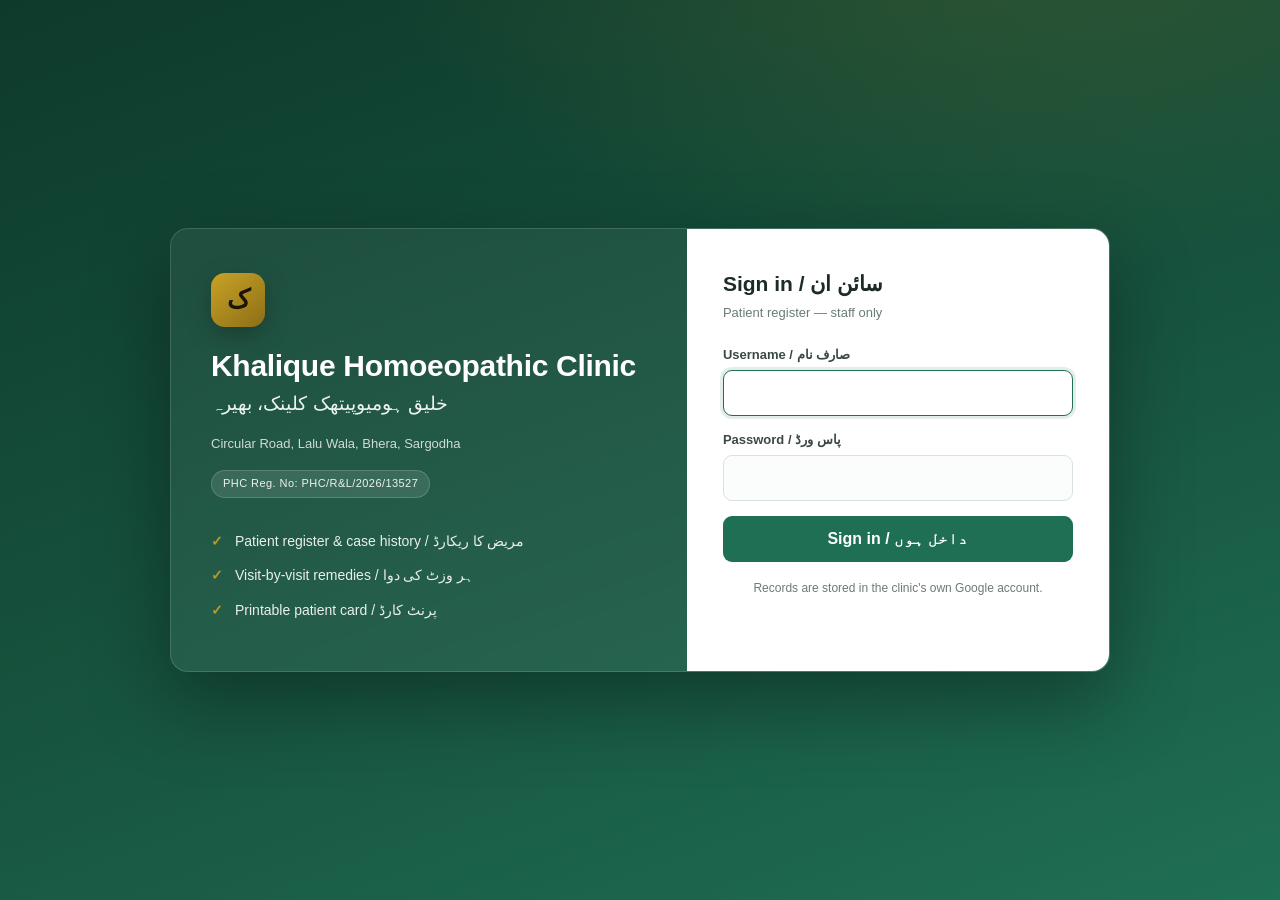
==== webapp/Index.html @ c4fb24b8 "Add GitHub Pages frontend for the patient register Static site in docs/ (Google Sign-In + email allo" ====
<!DOCTYPE html>
<html>
<head>
<base target="_top">
<meta charset="utf-8">
<style>
  :root {
    --green: #1F6F54;
    --green-dark: #17543F;
    --green-deep: #0E3A2B;
    --light: #E8F1ED;
    --line: #D9E2DD;
    --ink: #1C2B26;
    --muted: #6B7B75;
    --bg: #F7F9F8;
    --gold: #C9A227;
  }
  * { box-sizing: border-box; }
  body {
    margin: 0; background: var(--bg); color: var(--ink);
    font-family: -apple-system, "Segoe UI", Roboto, "Noto Nastaliq Urdu", Arial, sans-serif;
    font-size: 16px; line-height: 1.45;
  }

  /* ─────────────── LANDING / SIGN-IN ─────────────── */
  #view-login {
    min-height: 100vh;
    background:
      radial-gradient(1100px 600px at 80% -10%, rgba(201,162,39,.16), transparent 60%),
      linear-gradient(160deg, var(--green-deep) 0%, var(--green-dark) 55%, var(--green) 100%);
    display: flex; align-items: center; justify-content: center;
    padding: 28px 18px;
  }
  .landing {
    width: 100%; max-width: 940px;
    display: grid; grid-template-columns: 1.1fr .9fr; gap: 0;
    background: rgba(255,255,255,.06);
    border: 1px solid rgba(255,255,255,.14);
    border-radius: 18px; overflow: hidden;
    box-shadow: 0 30px 80px rgba(0,0,0,.35);
    backdrop-filter: blur(6px);
  }
  .brand { padding: 44px 40px; color: #fff; }
  .crest {
    width: 54px; height: 54px; border-radius: 14px;
    background: linear-gradient(140deg, var(--gold), #8c6f16);
    display: flex; align-items: center; justify-content: center;
    font-size: 26px; font-weight: 800; color: #1a1405;
    box-shadow: 0 8px 24px rgba(0,0,0,.25); margin-bottom: 22px;
  }
  .brand h1 { margin: 0 0 6px; font-size: 30px; line-height: 1.15; font-weight: 800; letter-spacing: -.01em; }
  .brand .ur { font-size: 19px; opacity: .92; margin-bottom: 18px; }
  .brand .addr { font-size: 13px; opacity: .78; }
  .brand .reg {
    display: inline-block; margin-top: 16px; font-size: 11px; letter-spacing: .04em;
    background: rgba(255,255,255,.12); border: 1px solid rgba(255,255,255,.18);
    padding: 5px 11px; border-radius: 999px; opacity: .92;
  }
  .brand ul { list-style: none; padding: 0; margin: 26px 0 0; }
  .brand li {
    font-size: 14px; opacity: .9; padding: 7px 0 7px 24px; position: relative;
  }
  .brand li::before {
    content: "✓"; position: absolute; left: 0; color: var(--gold); font-weight: 700;
  }

  .signin { background: #fff; padding: 40px 36px; }
  .signin h2 { margin: 0 0 4px; font-size: 21px; }
  .signin .sub { color: var(--muted); font-size: 13px; margin-bottom: 24px; }
  .signin label { display: block; font-size: 13px; font-weight: 600; margin: 0 0 5px; color: #3A4A44; }
  .signin input {
    width: 100%; padding: 13px; font-size: 16px; border: 1px solid var(--line);
    border-radius: 9px; margin-bottom: 15px; background: #FBFDFC;
  }
  .signin input:focus {
    outline: none; border-color: var(--green); background: #fff;
    box-shadow: 0 0 0 3px rgba(31,111,84,.12);
  }
  .signin button {
    width: 100%; padding: 14px; font-size: 16px; font-weight: 700; color: #fff;
    background: var(--green); border: 0; border-radius: 9px; cursor: pointer;
  }
  .signin button:hover { background: var(--green-dark); }
  .signin button:disabled { opacity: .6; cursor: default; }
  .loginerr {
    display: none; background: #FDECEA; color: #A32B24; border: 1px solid #F3C6C2;
    padding: 10px 12px; border-radius: 8px; font-size: 14px; margin-bottom: 14px;
  }
  .hint { margin-top: 18px; font-size: 12px; color: var(--muted); text-align: center; }

  @media (max-width: 780px) {
    .landing { grid-template-columns: 1fr; max-width: 460px; }
    .brand { padding: 32px 28px 26px; }
    .brand ul { display: none; }
    .brand h1 { font-size: 25px; }
    .signin { padding: 28px 24px 32px; }
  }

  /* ─────────────── APP ─────────────── */
  #app { display: none; }
  header { background: var(--green); color: #fff; padding: 12px 16px; position: relative; }
  header .htxt { text-align: center; }
  header h1 { margin: 0; font-size: 18px; font-weight: 700; }
  header .addr { font-size: 11px; opacity: .85; margin-top: 2px; }
  header .reg  { font-size: 10px; opacity: .65; }
  header .out {
    position: absolute; right: 12px; top: 12px;
    background: rgba(255,255,255,.15); border: 1px solid rgba(255,255,255,.25);
    color: #fff; border-radius: 7px; padding: 6px 11px; font-size: 12px; cursor: pointer;
  }
  header .out:hover { background: rgba(255,255,255,.26); }

  nav { display: flex; background: var(--green-dark); }
  nav button {
    flex: 1; padding: 12px 8px; border: 0; background: transparent; color: #fff;
    font-size: 15px; font-weight: 600; cursor: pointer; border-bottom: 3px solid transparent;
  }
  nav button.active { background: rgba(255,255,255,.12); border-bottom-color: #fff; }

  .warn {
    display: none; background: #FFF4D6; border-bottom: 1px solid #EBD9A3;
    color: #6B5310; font-size: 13px; padding: 9px 16px; text-align: center;
  }
  .warn a { color: #6B5310; font-weight: 700; cursor: pointer; text-decoration: underline; }

  main { padding: 16px; max-width: 900px; margin: 0 auto; }
  .view { display: none; }
  .view.active { display: block; }

  .searchbar { display: flex; gap: 8px; margin-bottom: 14px; }
  .searchbar input {
    flex: 1; padding: 14px; font-size: 17px; border: 2px solid var(--line);
    border-radius: 8px; background: #fff;
  }
  .searchbar input:focus { outline: none; border-color: var(--green); }

  .result {
    background: #fff; border: 1px solid var(--line); border-radius: 8px;
    padding: 12px 14px; margin-bottom: 8px; cursor: pointer; display: flex;
    align-items: center; gap: 12px;
  }
  .result:hover { border-color: var(--green); }
  .result .ref {
    background: var(--light); color: var(--green-dark); font-weight: 700;
    border-radius: 6px; padding: 6px 10px; min-width: 44px; text-align: center;
  }
  .result .who { flex: 1; min-width: 0; }
  .result .nm { font-weight: 600; }
  .result .sub { font-size: 13px; color: var(--muted); }

  form .group { margin-bottom: 18px; }
  form .group > h3 {
    margin: 0 0 10px; font-size: 13px; text-transform: uppercase;
    letter-spacing: .04em; color: var(--green); border-bottom: 1px solid var(--line);
    padding-bottom: 5px;
  }
  .grid { display: grid; grid-template-columns: repeat(auto-fit, minmax(220px, 1fr)); gap: 12px; }
  .field label { display: block; font-size: 13px; font-weight: 600; margin-bottom: 4px; color: #3A4A44; }
  .field input, .field select, .field textarea {
    width: 100%; padding: 11px; font-size: 16px; border: 1px solid var(--line);
    border-radius: 7px; background: #fff; font-family: inherit;
  }
  .field textarea { min-height: 74px; resize: vertical; }
  .field input:focus, .field select:focus, .field textarea:focus {
    outline: none; border-color: var(--green); box-shadow: 0 0 0 3px rgba(31,111,84,.12);
  }
  .field.wide { grid-column: 1 / -1; }

  button.btn {
    background: var(--green); color: #fff; border: 0; border-radius: 8px;
    padding: 13px 22px; font-size: 16px; font-weight: 600; cursor: pointer;
  }
  button.btn:hover { background: var(--green-dark); }
  button.btn.ghost { background: #fff; color: var(--green); border: 1px solid var(--green); }
  button.btn:disabled { opacity: .55; cursor: default; }
  .actions { display: flex; gap: 10px; flex-wrap: wrap; margin-top: 6px; }

  .card { background: #fff; border: 1px solid var(--line); border-radius: 10px; padding: 18px; }
  .pt-head { display: flex; align-items: baseline; gap: 12px; flex-wrap: wrap; margin-bottom: 4px; }
  .pt-head h2 { margin: 0; font-size: 22px; }
  .pt-head .refbadge {
    background: var(--light); color: var(--green-dark); font-weight: 700;
    padding: 3px 10px; border-radius: 6px; font-size: 14px;
  }
  .details { display: grid; grid-template-columns: repeat(auto-fit, minmax(210px, 1fr)); gap: 10px 20px; margin-top: 14px; }
  .details .d { border-bottom: 1px dotted var(--line); padding-bottom: 5px; }
  .details .k { font-size: 11px; text-transform: uppercase; letter-spacing: .04em; color: var(--muted); }
  .details .v { font-size: 15px; white-space: pre-wrap; word-wrap: break-word; }
  .details .v:empty::after { content: "—"; color: #C3CCC8; }

  h3.sec { margin: 22px 0 10px; font-size: 15px; color: var(--green); }
  table.visits { width: 100%; border-collapse: collapse; font-size: 15px; }
  table.visits th {
    background: var(--green); color: #fff; text-align: left; padding: 9px 10px;
    font-size: 12px; text-transform: uppercase; letter-spacing: .03em;
  }
  table.visits td { border: 1px solid var(--line); padding: 9px 10px; vertical-align: top; white-space: pre-wrap; }
  table.visits td.n { text-align: center; font-weight: 700; color: var(--green); width: 48px; }
  table.visits td.dt { width: 104px; white-space: nowrap; }

  .empty { color: var(--muted); padding: 22px; text-align: center; }
  .toast {
    position: fixed; left: 50%; bottom: 22px; transform: translateX(-50%);
    background: var(--ink); color: #fff; padding: 12px 20px; border-radius: 8px;
    font-size: 15px; opacity: 0; pointer-events: none; transition: opacity .2s; z-index: 50;
    max-width: 90vw; text-align: center;
  }
  .toast.show { opacity: 1; }
  .toast.err { background: #A32B24; }

  .print-head { display: none; }

  @media print {
    body { background: #fff; }
    header, nav, .warn, .no-print, .searchbar { display: none !important; }
    main { padding: 0; max-width: none; }
    .card { border: 0; padding: 0; }
    .print-head { display: block; text-align: center; margin-bottom: 14px; }
    .print-head .cn { font-size: 20px; font-weight: 700; color: #1F6F54; }
    .print-head .ca { font-size: 11px; color: #555; }
    .print-head .cr { font-size: 10px; color: #888; }
    table.visits th { background: #1F6F54 !important; -webkit-print-color-adjust: exact; print-color-adjust: exact; }
    .details .d { break-inside: avoid; }
    table.visits tr { break-inside: avoid; }
  }
</style>
</head>
<body>

<!-- ───────────── LANDING / SIGN-IN ───────────── -->
<section id="view-login">
  <div class="landing">
    <div class="brand">
      <div class="crest">ک</div>
      <h1>Khalique Homoeopathic Clinic</h1>
      <div class="ur">خلیق ہومیوپیتھک کلینک، بھیرہ</div>
      <div class="addr">Circular Road, Lalu Wala, Bhera, Sargodha</div>
      <div class="reg">PHC Reg. No: PHC/R&amp;L/2026/13527</div>
      <ul>
        <li>Patient register &amp; case history / مریض کا ریکارڈ</li>
        <li>Visit-by-visit remedies / ہر وزٹ کی دوا</li>
        <li>Printable patient card / پرنٹ کارڈ</li>
      </ul>
    </div>

    <div class="signin">
      <h2>Sign in / سائن ان</h2>
      <div class="sub">Patient register — staff only</div>

      <div id="loginErr" class="loginerr"></div>

      <label for="lgUser">Username / صارف نام</label>
      <input id="lgUser" autocomplete="username" autocapitalize="none" spellcheck="false">

      <label for="lgPass">Password / پاس ورڈ</label>
      <input id="lgPass" type="password" autocomplete="current-password">

      <button id="lgBtn">Sign in / داخل ہوں</button>

      <div class="hint">Records are stored in the clinic's own Google account.</div>
    </div>
  </div>
</section>

<!-- ───────────── APP ───────────── -->
<div id="app">
  <header>
    <button class="out no-print" id="btnLogout">Sign out</button>
    <div class="htxt">
      <h1 id="clinicName">Khalique Homoeopathic Clinic</h1>
      <div class="addr" id="clinicAddr"></div>
      <div class="reg" id="clinicReg"></div>
    </div>
  </header>

  <nav>
    <button id="tabSearch" class="active">Search / تلاش</button>
    <button id="tabNew">+ New Patient / نیا مریض</button>
  </nav>

  <div class="warn" id="pwWarn">
    Still using the default password (admin). <a id="lnkChangePw">Change it now</a>
  </div>

  <main>

    <!-- SEARCH -->
    <section id="view-search" class="view active">
      <div class="searchbar">
        <input id="q" type="search" placeholder="Name, mobile or Ref.No — نام، موبائل یا ریفرنس نمبر" autocomplete="off">
      </div>
      <div id="results"></div>
    </section>

    <!-- PATIENT -->
    <section id="view-patient" class="view">
      <button id="btnBackToSearch" class="btn ghost no-print" style="margin-bottom:12px">← Back / واپس</button>
      <div class="card">
        <div class="print-head">
          <div class="cn" id="pcName"></div>
          <div class="ca" id="pcAddr"></div>
          <div class="cr" id="pcReg"></div>
        </div>

        <div class="pt-head">
          <h2 id="ptName"></h2>
          <span class="refbadge" id="ptRef"></span>
        </div>
        <div class="details" id="ptDetails"></div>

        <h3 class="sec">Visit History / وزٹ کی تفصیل</h3>
        <table class="visits">
          <thead>
            <tr>
              <th style="width:48px">#</th>
              <th style="width:104px">Date</th>
              <th>Condition / Changes — حالت</th>
              <th>Remedy with Instructions — دوا اور ہدایات</th>
            </tr>
          </thead>
          <tbody id="ptVisits"></tbody>
        </table>

        <div class="actions no-print" style="margin-top:16px">
          <button id="btnAddVisit" class="btn">+ Add Visit / نیا وزٹ</button>
          <button id="btnEditPatient" class="btn ghost">Edit details / تفصیل درست کریں</button>
          <button id="btnPrint" class="btn ghost">Print / پرنٹ</button>
        </div>

        <div id="visitForm" class="no-print" style="display:none; margin-top:18px; border-top:2px solid var(--line); padding-top:16px">
          <h3 class="sec" style="margin-top:0">New Visit / نیا وزٹ</h3>
          <div class="grid">
            <div class="field">
              <label>Date / تاریخ</label>
              <input id="vDate" type="date">
            </div>
          </div>
          <div class="field wide" style="margin-top:12px">
            <label>Condition / Changes — حالت اور تبدیلی</label>
            <textarea id="vCondition" dir="auto"></textarea>
          </div>
          <div class="field wide" style="margin-top:12px">
            <label>Remedy with Instructions — دوا اور ہدایات</label>
            <textarea id="vRemedy" dir="auto"></textarea>
          </div>
          <div class="actions">
            <button class="btn" id="vSave">Save Visit / محفوظ کریں</button>
            <button class="btn ghost" id="vCancel">Cancel / منسوخ</button>
          </div>
        </div>
      </div>
    </section>

    <!-- PATIENT FORM -->
    <section id="view-form" class="view">
      <button id="btnFormBack" class="btn ghost" style="margin-bottom:12px">← Back / واپس</button>
      <div class="card">
        <h2 id="formTitle" style="margin:0 0 16px">New Patient / نیا مریض</h2>
        <form id="pForm">

          <div class="group">
            <h3>Patient / مریض</h3>
            <div class="grid">
              <div class="field"><label>Date / تاریخ</label><input id="f_date" type="date"></div>
              <div class="field"><label>Time / وقت</label><input id="f_time" type="time"></div>
              <div class="field"><label>Patient Name / مریض کا نام *</label><input id="f_name" dir="auto" required></div>
              <div class="field"><label>Occupation / پیشہ</label><input id="f_occupation" dir="auto"></div>
              <div class="field"><label>Mobile No / موبائل نمبر</label><input id="f_mobile" inputmode="tel"></div>
              <div class="field"><label>Address / پتہ</label><input id="f_address" dir="auto"></div>
            </div>
          </div>

          <div class="group">
            <h3>Personal History / ذاتی تفصیل</h3>
            <div class="grid">
              <div class="field">
                <label>Sex / جنس</label>
                <select id="f_sex">
                  <option value=""></option>
                  <option>Male / مرد</option>
                  <option>Female / عورت</option>
                  <option>Child / بچہ</option>
                </select>
              </div>
              <div class="field"><label>Age / عمر</label><input id="f_age"></div>
              <div class="field"><label>Weight / وزن</label><input id="f_weight"></div>
              <div class="field"><label>B.P / بلڈ پریشر</label><input id="f_bp"></div>
              <div class="field"><label>Pulse / نبض</label><input id="f_pulse"></div>
              <div class="field"><label>Temp / درجہ حرارت</label><input id="f_temp"></div>
              <div class="field wide"><label>Family History / خاندانی امراض</label><textarea id="f_familyHistory" dir="auto"></textarea></div>
            </div>
          </div>

          <div class="group">
            <h3>Case / کیس</h3>
            <div class="grid">
              <div class="field wide"><label>Symptoms / علامات</label><textarea id="f_symptoms" dir="auto"></textarea></div>
              <div class="field wide"><label>Clinical Reports / کلینیکل رپورٹس</label><textarea id="f_clinicalReports" dir="auto"></textarea></div>
              <div class="field"><label>Allergies / الرجی</label><input id="f_allergies" dir="auto"></div>
              <div class="field"><label>Causation / سبب</label><input id="f_causation" dir="auto"></div>
              <div class="field"><label>Location / مقام</label><input id="f_location" dir="auto"></div>
              <div class="field"><label>Constitution / مزاج</label><input id="f_constitution" dir="auto"></div>
              <div class="field"><label>Sensation / احساس</label><input id="f_sensation" dir="auto"></div>
              <div class="field wide"><label>Modality / موڈیلٹی — better &amp; worse</label><textarea id="f_modality" dir="auto"></textarea></div>
            </div>
          </div>

          <div class="actions">
            <button type="button" class="btn" id="pSave">Save Patient / محفوظ کریں</button>
            <button type="button" class="btn ghost" id="pCancel">Cancel / منسوخ</button>
          </div>
        </form>
      </div>
    </section>

    <!-- CHANGE PASSWORD -->
    <section id="view-pw" class="view">
      <button id="btnPwBack" class="btn ghost" style="margin-bottom:12px">← Back / واپس</button>
      <div class="card" style="max-width:460px">
        <div id="mustPw" style="display:none; background:#FFF4D6; border:1px solid #EBD9A3; color:#6B5310; padding:12px 14px; border-radius:8px; margin-bottom:16px; font-size:14px">
          <strong>Set a password before you can open the register.</strong><br>
          This app is reachable on the internet, so the default password
          (<code>admin</code>) unlocks nothing. Choose a real one — at least 8 characters.<br>
          <span style="font-size:13px">رجسٹر کھولنے سے پہلے پاس ورڈ بنائیں۔</span>
        </div>
        <h2 style="margin:0 0 16px">Change Password / پاس ورڈ تبدیل کریں</h2>
        <div class="field" style="margin-bottom:12px">
          <label>Current password / موجودہ پاس ورڈ</label>
          <input id="pwOld" type="password" autocomplete="current-password">
        </div>
        <div class="field" style="margin-bottom:12px">
          <label>New password / نیا پاس ورڈ</label>
          <input id="pwNew" type="password" autocomplete="new-password">
        </div>
        <div class="field" style="margin-bottom:16px">
          <label>Repeat new password / دوبارہ لکھیں</label>
          <input id="pwNew2" type="password" autocomplete="new-password">
        </div>
        <div class="actions">
          <button class="btn" id="pwSave">Save / محفوظ کریں</button>
        </div>
      </div>
    </section>

  </main>
</div>

<div id="toast" class="toast"></div>

<script>
  var TOKEN = null;   // session token from the server; every data call carries it

  var FIELDS = ['date','time','name','occupation','mobile','address','familyHistory','sex','age',
                'weight','bp','pulse','temp','symptoms','clinicalReports','allergies','causation',
                'location','constitution','sensation','modality'];

  var LABELS = {
    date:'Date / تاریخ', time:'Time / وقت', occupation:'Occupation / پیشہ',
    mobile:'Mobile / موبائل', address:'Address / پتہ', familyHistory:'Family History / خاندانی امراض',
    sex:'Sex / جنس', age:'Age / عمر', weight:'Weight / وزن', bp:'B.P / بلڈ پریشر',
    pulse:'Pulse / نبض', temp:'Temp / درجہ حرارت', symptoms:'Symptoms / علامات',
    clinicalReports:'Clinical Reports / کلینیکل رپورٹس', allergies:'Allergies / الرجی',
    causation:'Causation / سبب', location:'Location / مقام', constitution:'Constitution / مزاج',
    sensation:'Sensation / احساس', modality:'Modality / موڈیلٹی'
  };

  var current = null;
  var editingRef = null;

  function esc(s) {
    return String(s == null ? '' : s)
      .replace(/&/g,'&amp;').replace(/</g,'&lt;').replace(/>/g,'&gt;')
      .replace(/"/g,'&quot;').replace(/'/g,'&#39;');
  }

  function toast(msg, isErr) {
    var t = document.getElementById('toast');
    t.textContent = msg;
    t.className = 'toast show' + (isErr ? ' err' : '');
    setTimeout(function(){ t.className = 'toast'; }, isErr ? 5000 : 2500);
  }

  /** A dead session must send the user back to the sign-in page, not just beep. */
  function failed(e) {
    var msg = (e && e.message) ? e.message : String(e);
    if (msg.indexOf('Session expired') !== -1) { signOut(true); return; }
    toast(msg, true);
  }

  function today() {
    var d = new Date(), p = function(n){ return (n < 10 ? '0' : '') + n; };
    return d.getFullYear() + '-' + p(d.getMonth()+1) + '-' + p(d.getDate());
  }

  function showView(name) {
    ['search','patient','form','pw'].forEach(function(v){
      document.getElementById('view-' + v).classList.toggle('active', v === name);
    });
    document.getElementById('tabSearch').classList.toggle('active', name === 'search');
    document.getElementById('tabNew').classList.toggle('active', name === 'form');
    window.scrollTo(0, 0);
  }

  // ── sign in ──
  function doLogin() {
    var btn = document.getElementById('lgBtn');
    var err = document.getElementById('loginErr');
    err.style.display = 'none';
    btn.disabled = true; btn.textContent = 'Signing in…';

    google.script.run
      .withSuccessHandler(function(json){
        btn.disabled = false; btn.textContent = 'Sign in / داخل ہوں';
        var res = JSON.parse(json);
        TOKEN = res.token;

        document.getElementById('clinicName').textContent = res.clinic.name;
        document.getElementById('clinicAddr').textContent = res.clinic.address;
        document.getElementById('clinicReg').textContent  = res.clinic.reg;
        document.getElementById('pcName').textContent = res.clinic.name;
        document.getElementById('pcAddr').textContent = res.clinic.address;
        document.getElementById('pcReg').textContent  = res.clinic.reg;

        document.getElementById('view-login').style.display = 'none';
        document.getElementById('app').style.display = 'block';

        if (res.mustChangePassword) {
          // The URL is public, so the factory password opens nothing. The server
          // refuses all patient data until a real one is set — this screen is the
          // only place to go.
          document.getElementById('mustPw').style.display = 'block';
          document.getElementById('btnPwBack').style.display = 'none';
          document.querySelector('nav').style.display = 'none';
          showView('pw');
          document.getElementById('pwOld').focus();
          return;
        }

        document.querySelector('nav').style.display = 'flex';
        document.getElementById('btnPwBack').style.display = '';
        document.getElementById('mustPw').style.display = 'none';
        showView('search');
        runSearch();
      })
      .withFailureHandler(function(e){
        btn.disabled = false; btn.textContent = 'Sign in / داخل ہوں';
        err.textContent = e.message;
        err.style.display = 'block';
        document.getElementById('lgPass').value = '';
      })
      .login(document.getElementById('lgUser').value,
             document.getElementById('lgPass').value);
  }

  function signOut(expired) {
    if (TOKEN) google.script.run.logout(TOKEN);
    TOKEN = null;
    current = null;
    document.getElementById('app').style.display = 'none';
    document.getElementById('view-login').style.display = 'flex';
    document.getElementById('lgPass').value = '';
    document.getElementById('results').innerHTML = '';
    if (expired) {
      var err = document.getElementById('loginErr');
      err.textContent = 'Session expired — please sign in again.';
      err.style.display = 'block';
    }
  }

  // ── search ──
  var searchTimer = null;

  function runSearch() {
    if (!TOKEN) return;
    var q = document.getElementById('q').value;
    document.getElementById('results').innerHTML = '<div class="empty">Searching…</div>';
    google.script.run
      .withSuccessHandler(renderResults)
      .withFailureHandler(function(e){
        document.getElementById('results').innerHTML = '<div class="empty">' + esc(e.message) + '</div>';
        failed(e);
      })
      .searchPatients(TOKEN, q);
  }

  function renderResults(list) {
    var box = document.getElementById('results');
    if (!list || !list.length) {
      box.innerHTML = '<div class="empty">No patients found. / کوئی مریض نہیں ملا۔</div>';
      return;
    }
    box.innerHTML = list.map(function(p){
      var sub = [p.age ? 'Age ' + esc(p.age) : '', esc(p.sex), esc(p.mobile)]
        .filter(Boolean).join(' · ');
      return '<div class="result" data-ref="' + Number(p.ref) + '">'
        + '<div class="ref">' + esc(p.ref) + '</div>'
        + '<div class="who"><div class="nm">' + esc(p.name) + '</div>'
        + '<div class="sub">' + sub + '</div></div>'
        + '<div style="color:#B9C4BF">›</div></div>';
    }).join('');

    // Bind each row directly — they are recreated on every search.
    var rows = box.querySelectorAll('.result');
    for (var i = 0; i < rows.length; i++) {
      (function(row){
        row.addEventListener('click', function(){
          openPatient(Number(row.getAttribute('data-ref')));
        });
      })(rows[i]);
    }
  }

  // ── patient ──
  function openPatient(ref) {
    toast('Opening…');
    google.script.run
      .withSuccessHandler(function(json){
        try {
          var res = JSON.parse(json);
          current = res.patient;
          renderPatient(res.patient, res.visits);
          hideAddVisit();
          showView('patient');
        } catch (err) {
          toast('Could not open patient: ' + err.message, true);
        }
      })
      .withFailureHandler(failed)
      .getPatient(TOKEN, ref);
  }

  function renderPatient(p, visits) {
    document.getElementById('ptName').textContent = p.name;
    document.getElementById('ptRef').textContent = 'Ref.No ' + p.ref;

    var keys = FIELDS.filter(function(f){ return f !== 'name'; });
    document.getElementById('ptDetails').innerHTML = keys.map(function(f){
      return '<div class="d"><div class="k">' + esc(LABELS[f]) + '</div>'
        + '<div class="v">' + esc(p[f]) + '</div></div>';
    }).join('');

    renderVisits(visits);
  }

  function renderVisits(visits) {
    var body = document.getElementById('ptVisits');
    if (!visits || !visits.length) {
      body.innerHTML = '<tr><td colspan="4" class="empty">No visits recorded yet. / ابھی کوئی وزٹ نہیں۔</td></tr>';
      return;
    }
    body.innerHTML = visits.map(function(v){
      return '<tr><td class="n">' + esc(v.visitNo) + '</td>'
        + '<td class="dt">' + esc(v.date) + '</td>'
        + '<td>' + esc(v.condition) + '</td>'
        + '<td>' + esc(v.remedy) + '</td></tr>';
    }).join('');
  }

  // ── add visit ──
  function showAddVisit() {
    document.getElementById('vDate').value = today();
    document.getElementById('vCondition').value = '';
    document.getElementById('vRemedy').value = '';
    document.getElementById('visitForm').style.display = 'block';
    document.getElementById('vCondition').focus();
  }
  function hideAddVisit() {
    document.getElementById('visitForm').style.display = 'none';
  }

  function saveVisit() {
    if (!current) return;
    var btn = document.getElementById('vSave');
    btn.disabled = true; btn.textContent = 'Saving…';
    google.script.run
      .withSuccessHandler(function(json){
        btn.disabled = false; btn.textContent = 'Save Visit / محفوظ کریں';
        try {
          renderVisits(JSON.parse(json).visits);
          hideAddVisit();
          toast('Visit saved / وزٹ محفوظ ہو گیا');
        } catch (err) {
          toast('Saved, but could not refresh: ' + err.message, true);
        }
      })
      .withFailureHandler(function(e){
        btn.disabled = false; btn.textContent = 'Save Visit / محفوظ کریں';
        failed(e);
      })
      .saveVisit(TOKEN, {
        ref: current.ref,
        date: document.getElementById('vDate').value,
        condition: document.getElementById('vCondition').value,
        remedy: document.getElementById('vRemedy').value
      });
  }

  // ── patient form ──
  function newPatient() {
    editingRef = null;
    document.getElementById('formTitle').textContent = 'New Patient / نیا مریض';
    FIELDS.forEach(function(f){ document.getElementById('f_' + f).value = ''; });
    document.getElementById('f_date').value = today();
    showView('form');
    document.getElementById('f_name').focus();
  }

  function editPatient() {
    if (!current) return;
    editingRef = current.ref;
    document.getElementById('formTitle').textContent =
      'Edit — ' + current.name + ' (Ref.No ' + current.ref + ')';
    FIELDS.forEach(function(f){
      document.getElementById('f_' + f).value = current[f] == null ? '' : current[f];
    });
    var d = String(current.date || '').split('/');   // sheet gives dd/MM/yyyy
    document.getElementById('f_date').value =
      d.length === 3 ? d[2] + '-' + d[1] + '-' + d[0] : today();
    showView('form');
  }

  function collectForm() {
    var data = {};
    FIELDS.forEach(function(f){ data[f] = document.getElementById('f_' + f).value; });
    return data;
  }

  function savePatient() {
    var data = collectForm();
    if (!data.name.trim()) { toast('Patient name is required / نام ضروری ہے', true); return; }

    var btn = document.getElementById('pSave');
    btn.disabled = true; btn.textContent = 'Saving…';

    var done = function(res){
      btn.disabled = false; btn.textContent = 'Save Patient / محفوظ کریں';
      toast('Saved / محفوظ ہو گیا');
      openPatient(res.ref);
    };
    var bad = function(e){
      btn.disabled = false; btn.textContent = 'Save Patient / محفوظ کریں';
      failed(e);
    };

    if (editingRef) {
      google.script.run.withSuccessHandler(done).withFailureHandler(bad)
        .updatePatient(TOKEN, editingRef, data);
    } else {
      google.script.run.withSuccessHandler(done).withFailureHandler(bad)
        .savePatient(TOKEN, data);
    }
  }

  function cancelForm() {
    if (editingRef && current) { openPatient(editingRef); }
    else { showView('search'); }
  }

  // ── change password ──
  function savePassword() {
    var oldp = document.getElementById('pwOld').value;
    var np   = document.getElementById('pwNew').value;
    var np2  = document.getElementById('pwNew2').value;
    if (np !== np2) { toast('New passwords do not match / پاس ورڈ ایک جیسے نہیں', true); return; }
    if (np.length < 8) { toast('Password must be at least 8 characters / کم از کم 8 حروف', true); return; }

    var btn = document.getElementById('pwSave');
    btn.disabled = true; btn.textContent = 'Saving…';
    google.script.run
      .withSuccessHandler(function(){
        btn.disabled = false; btn.textContent = 'Save / محفوظ کریں';
        document.getElementById('pwOld').value = '';
        document.getElementById('pwNew').value = '';
        document.getElementById('pwNew2').value = '';
        document.getElementById('pwWarn').style.display = 'none';
        document.getElementById('mustPw').style.display = 'none';
        document.getElementById('btnPwBack').style.display = '';
        document.querySelector('nav').style.display = 'flex';   // register unlocks now
        toast('Password changed / پاس ورڈ تبدیل ہو گیا');
        showView('search');
        runSearch();
      })
      .withFailureHandler(function(e){
        btn.disabled = false; btn.textContent = 'Save / محفوظ کریں';
        failed(e);
      })
      .changePassword(TOKEN, oldp, np);
  }

  // ── wiring (never inline onclick — Apps Script's CSP blocks those) ──
  function on(id, ev, fn) {
    var el = document.getElementById(id);
    if (el) el.addEventListener(ev, fn);
  }

  on('lgBtn', 'click', doLogin);
  on('lgPass', 'keydown', function(e){ if (e.key === 'Enter') doLogin(); });
  on('lgUser', 'keydown', function(e){ if (e.key === 'Enter') document.getElementById('lgPass').focus(); });

  on('btnLogout', 'click', function(){ signOut(false); });
  on('lnkChangePw', 'click', function(){ showView('pw'); });
  on('btnPwBack', 'click', function(){ showView('search'); });
  on('pwSave', 'click', savePassword);

  on('tabSearch', 'click', function(){ showView('search'); });
  on('tabNew', 'click', newPatient);
  on('btnBackToSearch', 'click', function(){ showView('search'); });
  on('btnAddVisit', 'click', showAddVisit);
  on('btnEditPatient', 'click', editPatient);
  on('btnPrint', 'click', function(){ window.print(); });
  on('vSave', 'click', saveVisit);
  on('vCancel', 'click', hideAddVisit);
  on('btnFormBack', 'click', cancelForm);
  on('pSave', 'click', savePatient);
  on('pCancel', 'click', cancelForm);

  on('q', 'input', function(){
    clearTimeout(searchTimer);
    searchTimer = setTimeout(runSearch, 250);
  });

  document.getElementById('pForm').addEventListener('submit', function(e){ e.preventDefault(); });

  // Silent failures are the hardest kind to chase — put them on screen.
  window.addEventListener('error', function(e){
    toast('Error: ' + (e.message || 'unknown'), true);
  });

  document.getElementById('lgUser').focus();
</script>
</body>
</html>
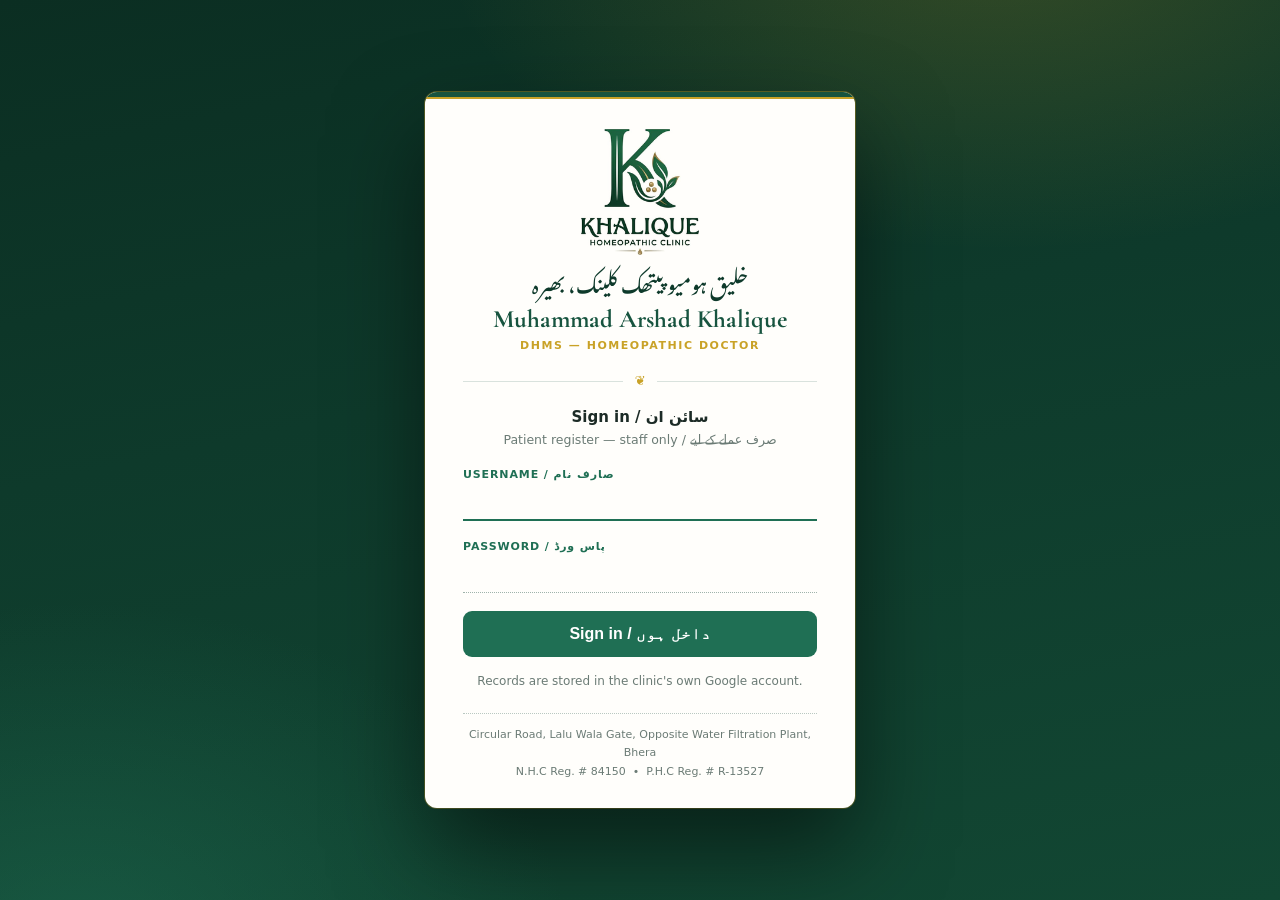
==== commit 0a51f3c9: "Redesign sign-in page as clinic stationery with the real logo The landing is now a single stationery" ====
--- a/webapp/Index.html
+++ b/webapp/Index.html
@@ -3,6 +3,10 @@
 <head>
 <base target="_top">
 <meta charset="utf-8">
+<meta name="viewport" content="width=device-width, initial-scale=1">
+<link rel="preconnect" href="https://fonts.googleapis.com">
+<link rel="preconnect" href="https://fonts.gstatic.com" crossorigin>
+<link href="https://fonts.googleapis.com/css2?family=Cormorant+Garamond:wght@600;700&family=Noto+Nastaliq+Urdu:wght@400;700&display=swap" rel="stylesheet">
 <style>
   :root {
     --green: #1F6F54;
@@ -18,82 +22,99 @@
   * { box-sizing: border-box; }
   body {
     margin: 0; background: var(--bg); color: var(--ink);
-    font-family: -apple-system, "Segoe UI", Roboto, "Noto Nastaliq Urdu", Arial, sans-serif;
+    font-family: system-ui, -apple-system, "Segoe UI", Roboto, "Noto Nastaliq Urdu", Arial, sans-serif;
     font-size: 16px; line-height: 1.45;
   }
 
-  /* ─────────────── LANDING / SIGN-IN ─────────────── */
+  /* ─────────────── LANDING / SIGN-IN — clinic stationery ─────────────── */
   #view-login {
     min-height: 100vh;
     background:
-      radial-gradient(1100px 600px at 80% -10%, rgba(201,162,39,.16), transparent 60%),
-      linear-gradient(160deg, var(--green-deep) 0%, var(--green-dark) 55%, var(--green) 100%);
+      radial-gradient(900px 520px at 78% -8%, rgba(201,162,39,.22), transparent 62%),
+      radial-gradient(760px 540px at 6% 106%, rgba(31,111,84,.5), transparent 65%),
+      linear-gradient(168deg, #0B2E22 0%, var(--green-deep) 42%, #124733 100%);
     display: flex; align-items: center; justify-content: center;
-    padding: 28px 18px;
-  }
-  .landing {
-    width: 100%; max-width: 940px;
-    display: grid; grid-template-columns: 1.1fr .9fr; gap: 0;
-    background: rgba(255,255,255,.06);
-    border: 1px solid rgba(255,255,255,.14);
-    border-radius: 18px; overflow: hidden;
-    box-shadow: 0 30px 80px rgba(0,0,0,.35);
-    backdrop-filter: blur(6px);
-  }
-  .brand { padding: 44px 40px; color: #fff; }
-  .crest {
-    width: 54px; height: 54px; border-radius: 14px;
-    background: linear-gradient(140deg, var(--gold), #8c6f16);
-    display: flex; align-items: center; justify-content: center;
-    font-size: 26px; font-weight: 800; color: #1a1405;
-    box-shadow: 0 8px 24px rgba(0,0,0,.25); margin-bottom: 22px;
-  }
-  .brand h1 { margin: 0 0 6px; font-size: 30px; line-height: 1.15; font-weight: 800; letter-spacing: -.01em; }
-  .brand .ur { font-size: 19px; opacity: .92; margin-bottom: 18px; }
-  .brand .addr { font-size: 13px; opacity: .78; }
-  .brand .reg {
-    display: inline-block; margin-top: 16px; font-size: 11px; letter-spacing: .04em;
-    background: rgba(255,255,255,.12); border: 1px solid rgba(255,255,255,.18);
-    padding: 5px 11px; border-radius: 999px; opacity: .92;
-  }
-  .brand ul { list-style: none; padding: 0; margin: 26px 0 0; }
-  .brand li {
-    font-size: 14px; opacity: .9; padding: 7px 0 7px 24px; position: relative;
-  }
-  .brand li::before {
-    content: "✓"; position: absolute; left: 0; color: var(--gold); font-weight: 700;
-  }
-
-  .signin { background: #fff; padding: 40px 36px; }
-  .signin h2 { margin: 0 0 4px; font-size: 21px; }
-  .signin .sub { color: var(--muted); font-size: 13px; margin-bottom: 24px; }
-  .signin label { display: block; font-size: 13px; font-weight: 600; margin: 0 0 5px; color: #3A4A44; }
+    padding: 34px 18px;
+  }
+  .sheet {
+    width: 100%; max-width: 430px; text-align: center;
+    background: #FFFEFB; border-radius: 12px; overflow: hidden;
+    padding: 0 38px 26px;
+    box-shadow: 0 42px 90px rgba(0,0,0,.5), 0 0 0 1px rgba(201,162,39,.4);
+    animation: sheet-rise .5s ease-out both;
+  }
+  @keyframes sheet-rise {
+    from { opacity: 0; transform: translateY(16px); }
+    to   { opacity: 1; transform: none; }
+  }
+  @media (prefers-reduced-motion: reduce) {
+    .sheet { animation: none; }
+  }
+  /* the pad's ruled band: solid green over a gold hairline */
+  .sheet-band {
+    height: 7px; margin: 0 -38px;
+    background: var(--green-dark);
+    border-bottom: 2px solid var(--gold);
+  }
+  .sheet-logo { width: 118px; height: auto; margin: 30px auto 4px; display: block; }
+  .sheet-ur {
+    font-family: "Noto Nastaliq Urdu", serif;
+    font-size: 21px; line-height: 2.1; color: var(--green-deep);
+  }
+  .sheet-doc {
+    font-family: "Cormorant Garamond", Georgia, serif;
+    font-size: 25px; font-weight: 700; color: var(--green-dark);
+    line-height: 1.15; margin-top: 2px;
+  }
+  .sheet-dhms {
+    font-size: 11px; font-weight: 600; letter-spacing: .14em; text-transform: uppercase;
+    color: var(--gold); margin-top: 4px;
+  }
+  .sheet-rule {
+    display: flex; align-items: center; gap: 12px;
+    margin: 18px 0 16px; color: var(--gold); font-size: 13px;
+  }
+  .sheet-rule::before, .sheet-rule::after {
+    content: ""; flex: 1; border-top: 1px solid var(--line);
+  }
+  .sheet-signin { margin: 0; font-size: 15px; font-weight: 700; color: var(--ink); }
+  .sheet-sub { color: var(--muted); font-size: 12.5px; margin: 3px 0 18px; }
+  .signin { text-align: left; }
+  .signin label {
+    display: block; font-size: 11px; font-weight: 700; letter-spacing: .08em;
+    text-transform: uppercase; margin: 0 0 2px; color: var(--green);
+  }
   .signin input {
-    width: 100%; padding: 13px; font-size: 16px; border: 1px solid var(--line);
-    border-radius: 9px; margin-bottom: 15px; background: #FBFDFC;
+    width: 100%; padding: 8px 2px; font-size: 16px; margin-bottom: 18px;
+    border: 0; border-bottom: 1px dotted #9FB3AB; border-radius: 0;
+    background: transparent; font-family: inherit;
   }
   .signin input:focus {
-    outline: none; border-color: var(--green); background: #fff;
-    box-shadow: 0 0 0 3px rgba(31,111,84,.12);
+    outline: none; border-bottom: 2px solid var(--green); padding-bottom: 7px;
   }
   .signin button {
     width: 100%; padding: 14px; font-size: 16px; font-weight: 700; color: #fff;
     background: var(--green); border: 0; border-radius: 9px; cursor: pointer;
   }
   .signin button:hover { background: var(--green-dark); }
+  .signin button:focus-visible { outline: 3px solid var(--gold); outline-offset: 2px; }
   .signin button:disabled { opacity: .6; cursor: default; }
   .loginerr {
     display: none; background: #FDECEA; color: #A32B24; border: 1px solid #F3C6C2;
     padding: 10px 12px; border-radius: 8px; font-size: 14px; margin-bottom: 14px;
-  }
-  .hint { margin-top: 18px; font-size: 12px; color: var(--muted); text-align: center; }
-
-  @media (max-width: 780px) {
-    .landing { grid-template-columns: 1fr; max-width: 460px; }
-    .brand { padding: 32px 28px 26px; }
-    .brand ul { display: none; }
-    .brand h1 { font-size: 25px; }
-    .signin { padding: 28px 24px 32px; }
+    text-align: left;
+  }
+  .hint { margin-top: 16px; font-size: 12px; color: var(--muted); text-align: center; }
+  .sheet-foot {
+    margin-top: 22px; padding-top: 12px; border-top: 1px dotted #B9C8C1;
+    font-size: 11px; line-height: 1.7; color: var(--muted);
+  }
+
+  @media (max-width: 480px) {
+    .sheet { padding: 0 24px 22px; }
+    .sheet-band { margin: 0 -24px; }
+    .sheet-ur { font-size: 18px; }
+    .sheet-doc { font-size: 22px; }
   }
 
   /* ─────────────── APP ─────────────── */
@@ -176,23 +197,83 @@
   .actions { display: flex; gap: 10px; flex-wrap: wrap; margin-top: 6px; }
 
   .card { background: #fff; border: 1px solid var(--line); border-radius: 10px; padding: 18px; }
-  .pt-head { display: flex; align-items: baseline; gap: 12px; flex-wrap: wrap; margin-bottom: 4px; }
-  .pt-head h2 { margin: 0; font-size: 22px; }
-  .pt-head .refbadge {
-    background: var(--light); color: var(--green-dark); font-weight: 700;
-    padding: 3px 10px; border-radius: 6px; font-size: 14px;
-  }
-  .details { display: grid; grid-template-columns: repeat(auto-fit, minmax(210px, 1fr)); gap: 10px 20px; margin-top: 14px; }
-  .details .d { border-bottom: 1px dotted var(--line); padding-bottom: 5px; }
-  .details .k { font-size: 11px; text-transform: uppercase; letter-spacing: .04em; color: var(--muted); }
-  .details .v { font-size: 15px; white-space: pre-wrap; word-wrap: break-word; }
-  .details .v:empty::after { content: "—"; color: #C3CCC8; }
+
+  /* ─────────────── PRESCRIPTION PAD (patient page) ─────────────── */
+  .pad {
+    background: #fff; border: 1px solid var(--green); border-radius: 4px;
+    box-shadow: 0 0 0 3px #fff, 0 0 0 4px var(--gold);
+    padding: 20px 22px;
+  }
+  .pad-head {
+    display: flex; align-items: center; gap: 16px;
+    padding-bottom: 12px;
+  }
+  .pad-logo { width: 84px; height: auto; flex: none; }
+  .pad-doc { flex: 1; text-align: center; min-width: 0; }
+  .pad-name {
+    font-family: Georgia, "Times New Roman", serif;
+    font-size: 26px; font-weight: 700; color: var(--green-dark); line-height: 1.15;
+  }
+  .pad-title { font-size: 13px; font-weight: 600; color: var(--gold); letter-spacing: .05em; text-transform: uppercase; margin-top: 2px; }
+  .pad-regs { font-size: 12px; color: var(--muted); margin-top: 5px; }
+  .pad-contact { font-size: 12px; color: var(--muted); }
+  .pad-meta { flex: none; display: flex; flex-direction: column; gap: 7px; font-size: 13px; }
+  .pad-meta .pm { display: flex; align-items: baseline; gap: 6px; justify-content: space-between; }
+  .pad-meta .pm span { color: var(--muted); white-space: nowrap; }
+  .pad-meta .pm b {
+    min-width: 92px; text-align: center; border-bottom: 1px solid var(--ink);
+    font-weight: 600; padding: 0 4px;
+  }
+  .pad-addr {
+    text-align: center; font-size: 12.5px; color: var(--green-dark);
+    border-top: 2px solid var(--green); border-bottom: 1px solid var(--gold);
+    padding: 5px 0 6px; margin-bottom: 14px;
+  }
+
+  .pad-row { display: flex; gap: 18px; flex-wrap: wrap; margin-bottom: 11px; }
+  .pad-row .pf { flex: 1 1 180px; min-width: 0; display: flex; align-items: baseline; gap: 8px; }
+  .pad-row .pf.grow2 { flex-grow: 2.2; }
+  .pad-row.vitals .pf { flex: 1 1 auto; }
+  .pad-row.vitals .pv { white-space: nowrap; }
+  .pf label { font-size: 12.5px; font-weight: 600; color: var(--green-dark); white-space: nowrap; }
+  .pf .pv {
+    flex: 1; min-width: 40px; border-bottom: 1px dotted #9FB3AB;
+    font-size: 15px; padding: 0 3px 2px; white-space: pre-wrap; word-wrap: break-word;
+  }
+  .pf .pv.strong { font-weight: 700; font-size: 16px; text-transform: uppercase; }
+  .pv:empty::after, .pv-block:empty::after { content: "—"; color: #C3CCC8; }
+
+  .pad-split { display: grid; grid-template-columns: 1fr 1fr; gap: 14px; margin: 4px 0 13px; }
+  .pad-box { border: 1px solid var(--line); border-radius: 4px; padding: 9px 12px 11px; min-height: 92px; }
+  .pad-box h4 {
+    margin: 0 0 6px; font-size: 12px; text-transform: uppercase; letter-spacing: .05em;
+    color: var(--green); border-bottom: 1px solid var(--line); padding-bottom: 4px;
+  }
+  .pv-block { font-size: 15px; white-space: pre-wrap; word-wrap: break-word; }
+
+  h3.pad-sec {
+    margin: 18px 0 8px; font-size: 13px; text-transform: uppercase; letter-spacing: .05em;
+    color: var(--green);
+  }
+  .pad-sign { display: flex; justify-content: flex-end; margin-top: 34px; }
+  .pad-sign .sigline {
+    border-top: 1px solid var(--ink); padding: 5px 14px 0; font-size: 12.5px;
+    color: var(--green-dark); text-align: center; min-width: 220px;
+  }
+
+  @media (max-width: 640px) {
+    .pad { padding: 14px; }
+    .pad-head { flex-wrap: wrap; justify-content: center; }
+    .pad-meta { flex-direction: row; flex-wrap: wrap; width: 100%; justify-content: center; }
+    .pad-split { grid-template-columns: 1fr; }
+  }
 
   h3.sec { margin: 22px 0 10px; font-size: 15px; color: var(--green); }
   table.visits { width: 100%; border-collapse: collapse; font-size: 15px; }
   table.visits th {
-    background: var(--green); color: #fff; text-align: left; padding: 9px 10px;
+    background: var(--light); color: var(--green-dark); text-align: left; padding: 8px 10px;
     font-size: 12px; text-transform: uppercase; letter-spacing: .03em;
+    border: 1px solid var(--green);
   }
   table.visits td { border: 1px solid var(--line); padding: 9px 10px; vertical-align: top; white-space: pre-wrap; }
   table.visits td.n { text-align: center; font-weight: 700; color: var(--green); width: 48px; }
@@ -208,45 +289,38 @@
   .toast.show { opacity: 1; }
   .toast.err { background: #A32B24; }
 
-  .print-head { display: none; }
-
   @media print {
     body { background: #fff; }
     header, nav, .warn, .no-print, .searchbar { display: none !important; }
     main { padding: 0; max-width: none; }
     .card { border: 0; padding: 0; }
-    .print-head { display: block; text-align: center; margin-bottom: 14px; }
-    .print-head .cn { font-size: 20px; font-weight: 700; color: #1F6F54; }
-    .print-head .ca { font-size: 11px; color: #555; }
-    .print-head .cr { font-size: 10px; color: #888; }
-    table.visits th { background: #1F6F54 !important; -webkit-print-color-adjust: exact; print-color-adjust: exact; }
-    .details .d { break-inside: avoid; }
+    .pad { box-shadow: none; border: 1.5px solid var(--green); padding: 16px 18px; }
+    .pad, table.visits th, .pad-addr {
+      -webkit-print-color-adjust: exact; print-color-adjust: exact;
+    }
+    .pad-row { break-inside: avoid; }
     table.visits tr { break-inside: avoid; }
   }
 </style>
 </head>
 <body>
 
-<!-- ───────────── LANDING / SIGN-IN ───────────── -->
+<!-- ───────────── LANDING / SIGN-IN — clinic stationery ───────────── -->
 <section id="view-login">
-  <div class="landing">
-    <div class="brand">
-      <div class="crest">ک</div>
-      <h1>Khalique Homoeopathic Clinic</h1>
-      <div class="ur">خلیق ہومیوپیتھک کلینک، بھیرہ</div>
-      <div class="addr">Circular Road, Lalu Wala, Bhera, Sargodha</div>
-      <div class="reg">PHC Reg. No: PHC/R&amp;L/2026/13527</div>
-      <ul>
-        <li>Patient register &amp; case history / مریض کا ریکارڈ</li>
-        <li>Visit-by-visit remedies / ہر وزٹ کی دوا</li>
-        <li>Printable patient card / پرنٹ کارڈ</li>
-      </ul>
-    </div>
+  <div class="sheet">
+    <div class="sheet-band"></div>
+
+    <img class="sheet-logo" src="[data-uri]" alt="Khalique Homoeopathic Clinic">
+    <div class="sheet-ur">خلیق ہومیوپیتھک کلینک، بھیرہ</div>
+    <div class="sheet-doc">Muhammad Arshad Khalique</div>
+    <div class="sheet-dhms">DHMS &mdash; Homeopathic Doctor</div>
+
+    <div class="sheet-rule"><span>❦</span></div>
+
+    <h2 class="sheet-signin">Sign in / سائن ان</h2>
+    <div class="sheet-sub">Patient register — staff only / صرف عملے کے لیے</div>
 
     <div class="signin">
-      <h2>Sign in / سائن ان</h2>
-      <div class="sub">Patient register — staff only</div>
-
       <div id="loginErr" class="loginerr"></div>
 
       <label for="lgUser">Username / صارف نام</label>
@@ -258,6 +332,11 @@
       <button id="lgBtn">Sign in / داخل ہوں</button>
 
       <div class="hint">Records are stored in the clinic's own Google account.</div>
+    </div>
+
+    <div class="sheet-foot">
+      Circular Road, Lalu Wala Gate, Opposite Water Filtration Plant, Bhera<br>
+      N.H.C Reg. # 84150 &nbsp;&bull;&nbsp; P.H.C Reg. # R-13527
     </div>
   </div>
 </section>
@@ -292,34 +371,87 @@
       <div id="results"></div>
     </section>
 
-    <!-- PATIENT -->
+    <!-- PATIENT — prescription-pad layout -->
     <section id="view-patient" class="view">
       <button id="btnBackToSearch" class="btn ghost no-print" style="margin-bottom:12px">← Back / واپس</button>
-      <div class="card">
-        <div class="print-head">
-          <div class="cn" id="pcName"></div>
-          <div class="ca" id="pcAddr"></div>
-          <div class="cr" id="pcReg"></div>
-        </div>
-
-        <div class="pt-head">
-          <h2 id="ptName"></h2>
-          <span class="refbadge" id="ptRef"></span>
-        </div>
-        <div class="details" id="ptDetails"></div>
-
-        <h3 class="sec">Visit History / وزٹ کی تفصیل</h3>
+      <div class="pad">
+
+        <div class="pad-head">
+          <img class="pad-logo" src="[data-uri]" alt="Khalique Homoeopathic Clinic">
+          <div class="pad-doc">
+            <div class="pad-name">Muhammad Arshad Khalique</div>
+            <div class="pad-title">DHMS &mdash; Homeopathic Doctor / ہومیوپیتھک ڈاکٹر</div>
+            <div class="pad-regs">N.H.C Reg. # 84150 &nbsp;&bull;&nbsp; P.H.C Reg. # R-13527</div>
+            <div class="pad-contact">Contacts: 0306-5128337 &nbsp;&bull;&nbsp; 0333-5509596</div>
+          </div>
+          <div class="pad-meta">
+            <div class="pm"><span>I.D:</span><b id="pd_ref"></b></div>
+            <div class="pm"><span>Date / تاریخ:</span><b id="pd_date"></b></div>
+            <div class="pm"><span>Time / وقت:</span><b id="pd_time"></b></div>
+          </div>
+        </div>
+        <div class="pad-addr">Circular Road, Lalu Wala Gate, Opposite Water Filtration Plant, Bhera</div>
+
+        <div class="pad-row">
+          <div class="pf grow2"><label>Patient Name / نام</label><div class="pv strong" id="pd_name"></div></div>
+          <div class="pf"><label>Cell No. / موبائل</label><div class="pv" id="pd_mobile"></div></div>
+        </div>
+        <div class="pad-row">
+          <div class="pf"><label>Occupation / پیشہ</label><div class="pv" id="pd_occupation"></div></div>
+          <div class="pf"><label>Location / مقام</label><div class="pv" id="pd_location"></div></div>
+          <div class="pf"><label>Sensation / احساس</label><div class="pv" id="pd_sensation"></div></div>
+        </div>
+        <div class="pad-row">
+          <div class="pf"><label>Address / پتہ</label><div class="pv" id="pd_address"></div></div>
+          <div class="pf"><label>Family History / خاندانی امراض</label><div class="pv" id="pd_familyHistory"></div></div>
+        </div>
+        <div class="pad-row vitals">
+          <div class="pf"><label>Age / عمر</label><div class="pv" id="pd_age"></div></div>
+          <div class="pf"><label>Sex / جنس</label><div class="pv" id="pd_sex"></div></div>
+          <div class="pf"><label>Weight / وزن</label><div class="pv" id="pd_weight"></div></div>
+        </div>
+        <div class="pad-row vitals">
+          <div class="pf"><label>B.P. / بلڈ پریشر</label><div class="pv" id="pd_bp"></div></div>
+          <div class="pf"><label>Pulse / نبض</label><div class="pv" id="pd_pulse"></div></div>
+          <div class="pf"><label>Temp. / حرارت</label><div class="pv" id="pd_temp"></div></div>
+        </div>
+
+        <div class="pad-split">
+          <div class="pad-box">
+            <h4>Symptoms / علامات</h4>
+            <div class="pv-block" id="pd_symptoms"></div>
+          </div>
+          <div class="pad-box">
+            <h4>Clinical Report / کلینیکل رپورٹ</h4>
+            <div class="pv-block" id="pd_clinicalReports"></div>
+          </div>
+        </div>
+
+        <div class="pad-row">
+          <div class="pf"><label>Allergies / الرجی</label><div class="pv" id="pd_allergies"></div></div>
+          <div class="pf"><label>Causation / سبب</label><div class="pv" id="pd_causation"></div></div>
+          <div class="pf"><label>Constitution / مزاج</label><div class="pv" id="pd_constitution"></div></div>
+        </div>
+        <div class="pad-row">
+          <div class="pf"><label>Modality / موڈیلٹی</label><div class="pv" id="pd_modality"></div></div>
+        </div>
+
+        <h3 class="pad-sec">Visit History / وزٹ کی تفصیل</h3>
         <table class="visits">
           <thead>
             <tr>
-              <th style="width:48px">#</th>
+              <th style="width:56px">Sr.No.</th>
               <th style="width:104px">Date</th>
-              <th>Condition / Changes — حالت</th>
+              <th>Condition — حالت</th>
               <th>Remedy with Instructions — دوا اور ہدایات</th>
             </tr>
           </thead>
           <tbody id="ptVisits"></tbody>
         </table>
+
+        <div class="pad-sign">
+          <div class="sigline">Sign &amp; Stamp / دستخط و مہر</div>
+        </div>
 
         <div class="actions no-print" style="margin-top:16px">
           <button id="btnAddVisit" class="btn">+ Add Visit / نیا وزٹ</button>
@@ -517,9 +649,6 @@
         document.getElementById('clinicName').textContent = res.clinic.name;
         document.getElementById('clinicAddr').textContent = res.clinic.address;
         document.getElementById('clinicReg').textContent  = res.clinic.reg;
-        document.getElementById('pcName').textContent = res.clinic.name;
-        document.getElementById('pcAddr').textContent = res.clinic.address;
-        document.getElementById('pcReg').textContent  = res.clinic.reg;
 
         document.getElementById('view-login').style.display = 'none';
         document.getElementById('app').style.display = 'block';
@@ -630,14 +759,12 @@
   }
 
   function renderPatient(p, visits) {
-    document.getElementById('ptName').textContent = p.name;
-    document.getElementById('ptRef').textContent = 'Ref.No ' + p.ref;
-
-    var keys = FIELDS.filter(function(f){ return f !== 'name'; });
-    document.getElementById('ptDetails').innerHTML = keys.map(function(f){
-      return '<div class="d"><div class="k">' + esc(LABELS[f]) + '</div>'
-        + '<div class="v">' + esc(p[f]) + '</div></div>';
-    }).join('');
+    // The patient view is a prescription pad: one slot per field, id "pd_<field>".
+    document.getElementById('pd_ref').textContent = p.ref;
+    FIELDS.forEach(function(f){
+      var el = document.getElementById('pd_' + f);
+      if (el) el.textContent = p[f] == null ? '' : p[f];
+    });
 
     renderVisits(visits);
   }
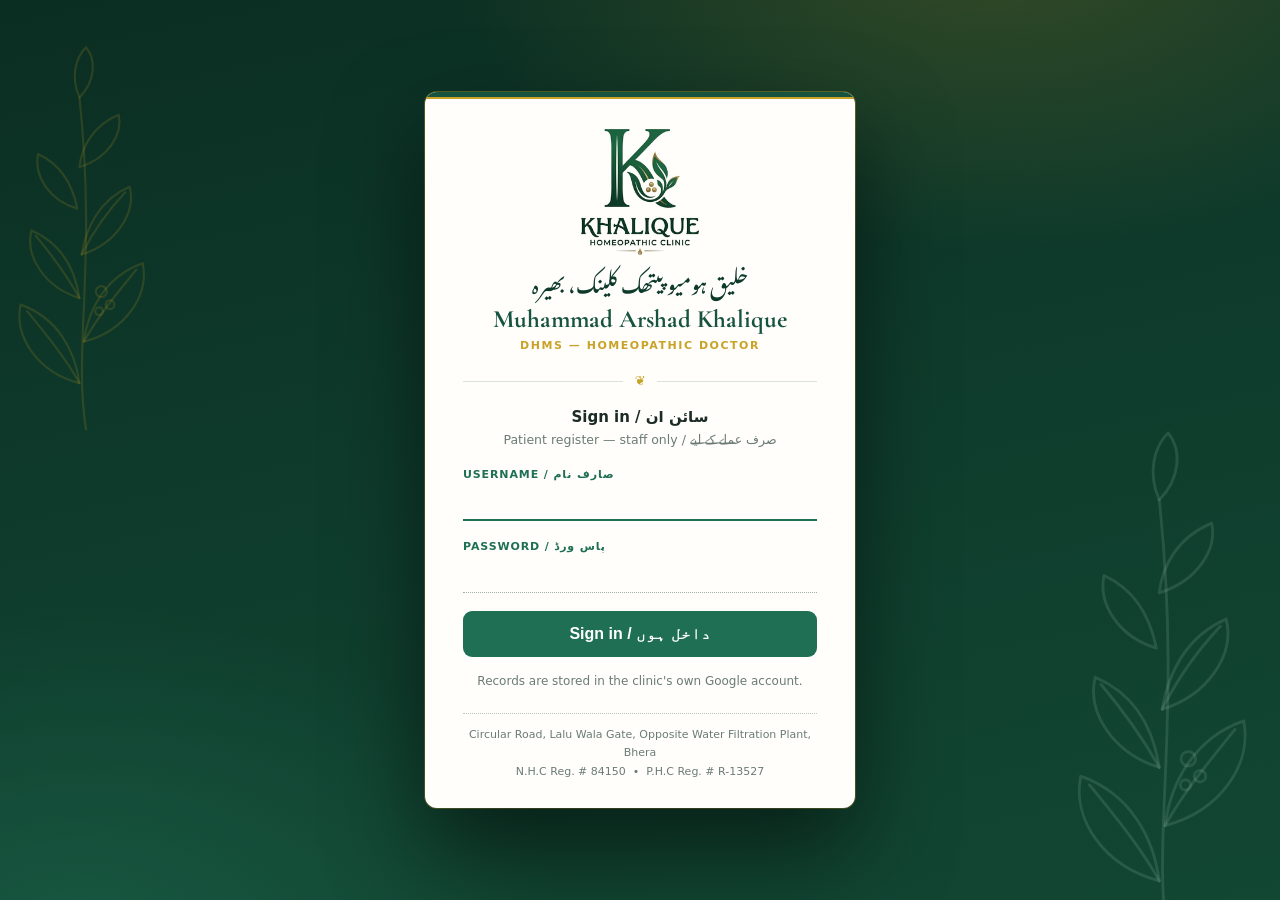
==== commit 4ef657f9: "Animate the sign-in background with ambient homeopathy motifs Three quiet layers behind the statione" ====
--- a/webapp/Index.html
+++ b/webapp/Index.html
@@ -35,8 +35,74 @@
       linear-gradient(168deg, #0B2E22 0%, var(--green-deep) 42%, #124733 100%);
     display: flex; align-items: center; justify-content: center;
     padding: 34px 18px;
-  }
+    position: relative; overflow: hidden;
+  }
+
+  /* ── ambient homeopathy: drifting sprigs, rising pillules, dilution ripples ── */
+  .bgfx { position: absolute; inset: 0; overflow: hidden; pointer-events: none; }
+  .fx-branch { position: absolute; height: auto; }
+  .fx-b1 {
+    color: rgba(201,162,39,.17); width: 240px; left: -34px; top: 5%;
+    transform-origin: 50% 100%;
+    animation: fx-sway 26s ease-in-out infinite alternate;
+  }
+  .fx-b2 {
+    color: rgba(197,226,213,.13); width: 320px; right: -48px; bottom: -6%;
+    transform-origin: 50% 100%;
+    animation: fx-sway2 31s ease-in-out infinite alternate;
+  }
+  @keyframes fx-sway  { from { transform: rotate(-2.5deg); } to { transform: rotate(2.5deg); } }
+  @keyframes fx-sway2 { from { transform: scaleX(-1) rotate(2.5deg); } to { transform: scaleX(-1) rotate(-3deg); } }
+
+  /* pillules: tiny sugar globules rising like bubbles through a dilution */
+  .fx-pills i {
+    position: absolute; bottom: -3vh; border-radius: 50%; opacity: 0;
+    background: radial-gradient(circle at 35% 30%,
+      rgba(255,244,214,.85), rgba(201,162,39,.28) 62%, transparent 78%);
+    animation: fx-rise linear infinite;
+  }
+  @keyframes fx-rise {
+    0%   { transform: translateY(0) translateX(0); opacity: 0; }
+    8%   { opacity: .5; }
+    60%  { transform: translateY(-65vh) translateX(-2vw); }
+    90%  { opacity: .22; }
+    100% { transform: translateY(-108vh) translateX(3vw); opacity: 0; }
+  }
+  .fx-pills i:nth-child(1) { left: 8%;  width: 6px; height: 6px; animation-duration: 24s; animation-delay: -2s; }
+  .fx-pills i:nth-child(2) { left: 18%; width: 4px; height: 4px; animation-duration: 30s; animation-delay: -12s; }
+  .fx-pills i:nth-child(3) { left: 29%; width: 7px; height: 7px; animation-duration: 21s; animation-delay: -7s; }
+  .fx-pills i:nth-child(4) { left: 41%; width: 5px; height: 5px; animation-duration: 27s; animation-delay: -18s; }
+  .fx-pills i:nth-child(5) { left: 55%; width: 4px; height: 4px; animation-duration: 33s; animation-delay: -5s; }
+  .fx-pills i:nth-child(6) { left: 66%; width: 6px; height: 6px; animation-duration: 23s; animation-delay: -14s; }
+  .fx-pills i:nth-child(7) { left: 76%; width: 5px; height: 5px; animation-duration: 29s; animation-delay: -9s; }
+  .fx-pills i:nth-child(8) { left: 87%; width: 7px; height: 7px; animation-duration: 20s; animation-delay: -16s; }
+  .fx-pills i:nth-child(9) { left: 94%; width: 4px; height: 4px; animation-duration: 26s; animation-delay: -1s; }
+
+  /* a drop meets the water: slow concentric rings */
+  .fx-ripple { position: absolute; }
+  .fx-r1 { left: 15%; top: 26%; }
+  .fx-r2 { left: 83%; top: 66%; }
+  .fx-ripple i {
+    position: absolute; left: 50%; top: 50%;
+    width: 46px; height: 46px; margin: -23px 0 0 -23px;
+    border: 1px solid rgba(201,162,39,.4); border-radius: 50%; opacity: 0;
+    animation: fx-drop 9s cubic-bezier(.1,.5,.4,1) infinite;
+  }
+  .fx-ripple i:nth-child(2) { animation-delay: 3s; }
+  .fx-ripple i:nth-child(3) { animation-delay: 6s; }
+  @keyframes fx-drop {
+    0%   { transform: scale(.15); opacity: 0; }
+    10%  { opacity: .5; }
+    70%  { opacity: .12; }
+    100% { transform: scale(7); opacity: 0; }
+  }
+  @media (prefers-reduced-motion: reduce) {
+    .bgfx * { animation: none !important; }
+    .fx-pills, .fx-ripple { display: none; }
+  }
+
   .sheet {
+    position: relative; z-index: 1;
     width: 100%; max-width: 430px; text-align: center;
     background: #FFFEFB; border-radius: 12px; overflow: hidden;
     padding: 0 38px 26px;
@@ -307,6 +373,48 @@
 
 <!-- ───────────── LANDING / SIGN-IN — clinic stationery ───────────── -->
 <section id="view-login">
+
+  <!-- ambient homeopathy: drifting sprigs, rising pillules, dilution ripples -->
+  <div class="bgfx" aria-hidden="true">
+    <svg class="fx-branch fx-b1" viewBox="0 0 220 360" fill="none" stroke="currentColor" stroke-width="2" stroke-linecap="round" stroke-linejoin="round">
+      <path d="M110 352 C 98 280 120 200 104 48"/>
+      <path d="M104 310 C 66 300 44 268 50 238 C 84 250 100 280 104 310 Z"/>
+      <path d="M56 244 C 74 266 92 288 104 310"/>
+      <path d="M108 272 C 146 262 168 230 162 200 C 128 212 112 242 108 272 Z"/>
+      <path d="M156 206 C 138 228 120 250 108 272"/>
+      <path d="M104 232 C 72 222 54 194 60 170 C 88 182 100 206 104 232 Z"/>
+      <path d="M64 175 C 80 194 94 214 104 232"/>
+      <path d="M106 192 C 138 182 156 154 150 130 C 122 142 110 168 106 192 Z"/>
+      <path d="M146 135 C 130 152 116 172 106 192"/>
+      <path d="M102 150 C 76 142 62 120 66 100 C 88 110 98 130 102 150 Z"/>
+      <path d="M104 112 C 130 104 144 82 140 64 C 116 74 106 94 104 112 Z"/>
+      <path d="M104 48 C 96 30 100 12 110 2 C 120 14 118 34 104 48 Z"/>
+      <circle cx="124" cy="226" r="5"/>
+      <circle cx="132" cy="238" r="4"/>
+      <circle cx="122" cy="244" r="3.5"/>
+    </svg>
+    <svg class="fx-branch fx-b2" viewBox="0 0 220 360" fill="none" stroke="currentColor" stroke-width="2" stroke-linecap="round" stroke-linejoin="round">
+      <path d="M110 352 C 98 280 120 200 104 48"/>
+      <path d="M104 310 C 66 300 44 268 50 238 C 84 250 100 280 104 310 Z"/>
+      <path d="M56 244 C 74 266 92 288 104 310"/>
+      <path d="M108 272 C 146 262 168 230 162 200 C 128 212 112 242 108 272 Z"/>
+      <path d="M156 206 C 138 228 120 250 108 272"/>
+      <path d="M104 232 C 72 222 54 194 60 170 C 88 182 100 206 104 232 Z"/>
+      <path d="M64 175 C 80 194 94 214 104 232"/>
+      <path d="M106 192 C 138 182 156 154 150 130 C 122 142 110 168 106 192 Z"/>
+      <path d="M146 135 C 130 152 116 172 106 192"/>
+      <path d="M102 150 C 76 142 62 120 66 100 C 88 110 98 130 102 150 Z"/>
+      <path d="M104 112 C 130 104 144 82 140 64 C 116 74 106 94 104 112 Z"/>
+      <path d="M104 48 C 96 30 100 12 110 2 C 120 14 118 34 104 48 Z"/>
+      <circle cx="124" cy="226" r="5"/>
+      <circle cx="132" cy="238" r="4"/>
+      <circle cx="122" cy="244" r="3.5"/>
+    </svg>
+    <div class="fx-ripple fx-r1"><i></i><i></i><i></i></div>
+    <div class="fx-ripple fx-r2"><i></i><i></i><i></i></div>
+    <div class="fx-pills"><i></i><i></i><i></i><i></i><i></i><i></i><i></i><i></i><i></i></div>
+  </div>
+
   <div class="sheet">
     <div class="sheet-band"></div>
 
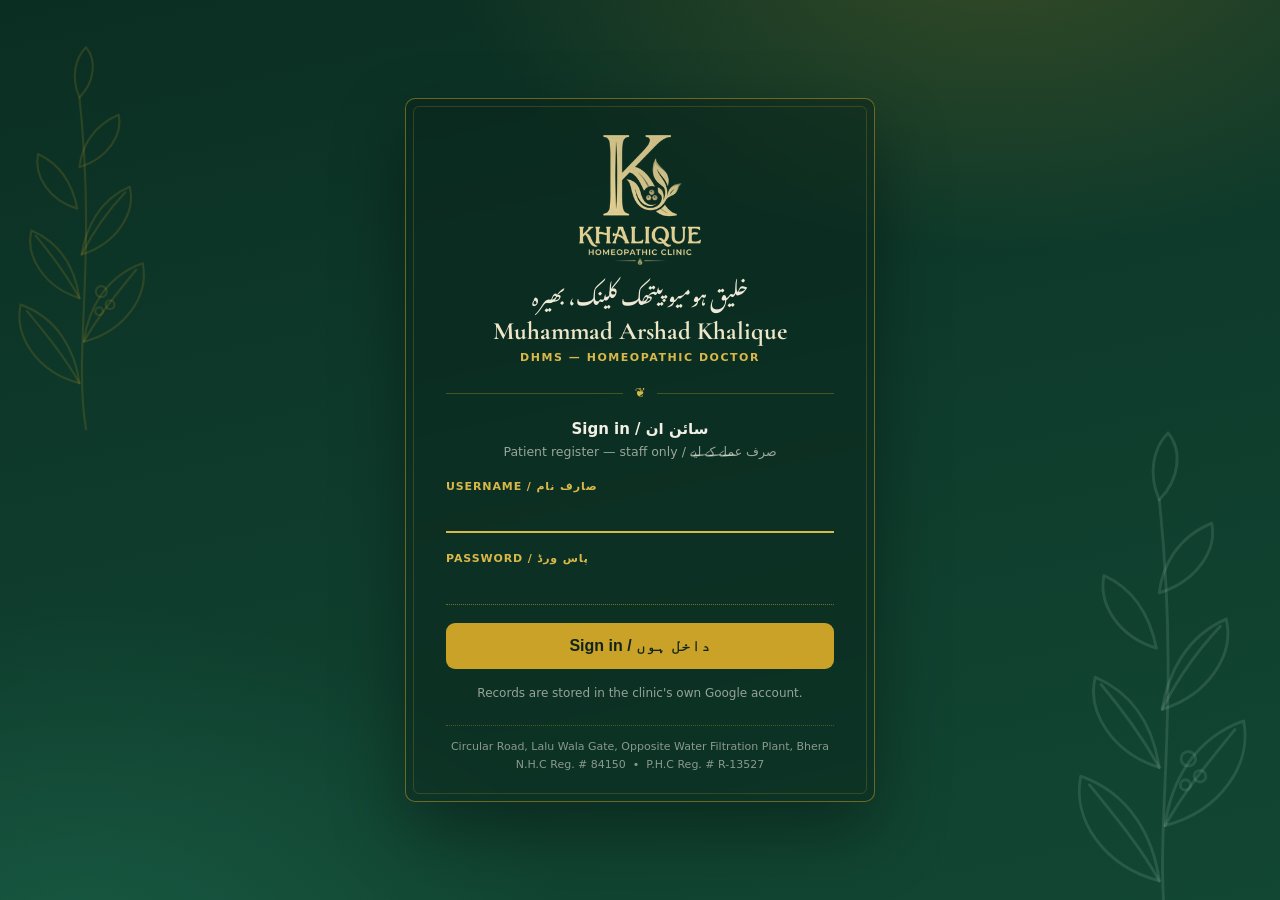
==== commit 8638c888: "Submerge the sign-in card into the green composition The white sheet fought the animated ground, so " ====
--- a/webapp/Index.html
+++ b/webapp/Index.html
@@ -101,13 +101,24 @@
     .fx-pills, .fx-ripple { display: none; }
   }
 
+  /* submerged in the green: a glass tint inside a double gold frame,
+     so the sign-in reads as engraved into the ground, not laid on top */
   .sheet {
     position: relative; z-index: 1;
-    width: 100%; max-width: 430px; text-align: center;
-    background: #FFFEFB; border-radius: 12px; overflow: hidden;
-    padding: 0 38px 26px;
-    box-shadow: 0 42px 90px rgba(0,0,0,.5), 0 0 0 1px rgba(201,162,39,.4);
+    width: 100%; max-width: 470px; text-align: center;
+    color: #F2EFE4;
+    background: rgba(9,33,24,.46);
+    border: 1px solid rgba(201,162,39,.5);
+    border-radius: 10px;
+    padding: 34px 40px 26px;
+    box-shadow: 0 30px 70px rgba(0,0,0,.35);
+    backdrop-filter: blur(4px);
+    -webkit-backdrop-filter: blur(4px);
     animation: sheet-rise .5s ease-out both;
+  }
+  .sheet::before {
+    content: ""; position: absolute; inset: 7px; pointer-events: none;
+    border: 1px solid rgba(201,162,39,.22); border-radius: 6px;
   }
   @keyframes sheet-rise {
     from { opacity: 0; transform: translateY(16px); }
@@ -116,69 +127,64 @@
   @media (prefers-reduced-motion: reduce) {
     .sheet { animation: none; }
   }
-  /* the pad's ruled band: solid green over a gold hairline */
-  .sheet-band {
-    height: 7px; margin: 0 -38px;
-    background: var(--green-dark);
-    border-bottom: 2px solid var(--gold);
-  }
-  .sheet-logo { width: 118px; height: auto; margin: 30px auto 4px; display: block; }
+  .sheet-logo { width: 122px; height: auto; margin: 2px auto 6px; display: block; }
   .sheet-ur {
     font-family: "Noto Nastaliq Urdu", serif;
-    font-size: 21px; line-height: 2.1; color: var(--green-deep);
+    font-size: 21px; line-height: 2.1; color: #EFEAD8;
   }
   .sheet-doc {
     font-family: "Cormorant Garamond", Georgia, serif;
-    font-size: 25px; font-weight: 700; color: var(--green-dark);
+    font-size: 25px; font-weight: 700; color: #EFE6C8;
     line-height: 1.15; margin-top: 2px;
   }
   .sheet-dhms {
     font-size: 11px; font-weight: 600; letter-spacing: .14em; text-transform: uppercase;
-    color: var(--gold); margin-top: 4px;
+    color: #D9B84A; margin-top: 4px;
   }
   .sheet-rule {
     display: flex; align-items: center; gap: 12px;
-    margin: 18px 0 16px; color: var(--gold); font-size: 13px;
+    margin: 18px 0 16px; color: #D9B84A; font-size: 13px;
   }
   .sheet-rule::before, .sheet-rule::after {
-    content: ""; flex: 1; border-top: 1px solid var(--line);
-  }
-  .sheet-signin { margin: 0; font-size: 15px; font-weight: 700; color: var(--ink); }
-  .sheet-sub { color: var(--muted); font-size: 12.5px; margin: 3px 0 18px; }
+    content: ""; flex: 1; border-top: 1px solid rgba(201,162,39,.32);
+  }
+  .sheet-signin { margin: 0; font-size: 15px; font-weight: 700; color: #F2EFE4; }
+  .sheet-sub { color: rgba(242,239,228,.62); font-size: 12.5px; margin: 3px 0 18px; }
   .signin { text-align: left; }
   .signin label {
     display: block; font-size: 11px; font-weight: 700; letter-spacing: .08em;
-    text-transform: uppercase; margin: 0 0 2px; color: var(--green);
+    text-transform: uppercase; margin: 0 0 2px; color: #D9B84A;
   }
   .signin input {
     width: 100%; padding: 8px 2px; font-size: 16px; margin-bottom: 18px;
-    border: 0; border-bottom: 1px dotted #9FB3AB; border-radius: 0;
-    background: transparent; font-family: inherit;
+    border: 0; border-bottom: 1px dotted rgba(201,162,39,.55); border-radius: 0;
+    background: transparent; font-family: inherit; color: #F2EFE4;
+    caret-color: #D9B84A;
   }
   .signin input:focus {
-    outline: none; border-bottom: 2px solid var(--green); padding-bottom: 7px;
+    outline: none; border-bottom: 2px solid #D9B84A; padding-bottom: 7px;
   }
   .signin button {
-    width: 100%; padding: 14px; font-size: 16px; font-weight: 700; color: #fff;
-    background: var(--green); border: 0; border-radius: 9px; cursor: pointer;
-  }
-  .signin button:hover { background: var(--green-dark); }
-  .signin button:focus-visible { outline: 3px solid var(--gold); outline-offset: 2px; }
+    width: 100%; padding: 14px; font-size: 16px; font-weight: 700; color: #10241A;
+    background: var(--gold); border: 0; border-radius: 9px; cursor: pointer;
+  }
+  .signin button:hover { background: #D9B84A; }
+  .signin button:focus-visible { outline: 3px solid #F2EFE4; outline-offset: 2px; }
   .signin button:disabled { opacity: .6; cursor: default; }
   .loginerr {
-    display: none; background: #FDECEA; color: #A32B24; border: 1px solid #F3C6C2;
+    display: none; background: rgba(163,43,36,.28); color: #FFD9D5;
+    border: 1px solid rgba(243,198,194,.4);
     padding: 10px 12px; border-radius: 8px; font-size: 14px; margin-bottom: 14px;
     text-align: left;
   }
-  .hint { margin-top: 16px; font-size: 12px; color: var(--muted); text-align: center; }
+  .hint { margin-top: 16px; font-size: 12px; color: rgba(242,239,228,.6); text-align: center; }
   .sheet-foot {
-    margin-top: 22px; padding-top: 12px; border-top: 1px dotted #B9C8C1;
-    font-size: 11px; line-height: 1.7; color: var(--muted);
+    margin-top: 22px; padding-top: 12px; border-top: 1px dotted rgba(201,162,39,.35);
+    font-size: 11px; line-height: 1.7; color: rgba(242,239,228,.55);
   }
 
   @media (max-width: 480px) {
-    .sheet { padding: 0 24px 22px; }
-    .sheet-band { margin: 0 -24px; }
+    .sheet { padding: 26px 22px 20px; }
     .sheet-ur { font-size: 18px; }
     .sheet-doc { font-size: 22px; }
   }
@@ -416,9 +422,8 @@
   </div>
 
   <div class="sheet">
-    <div class="sheet-band"></div>
-
-    <img class="sheet-logo" src="[data-uri]" alt="Khalique Homoeopathic Clinic">
+
+    <img class="sheet-logo" src="[data-uri]" alt="Khalique Homoeopathic Clinic">
     <div class="sheet-ur">خلیق ہومیوپیتھک کلینک، بھیرہ</div>
     <div class="sheet-doc">Muhammad Arshad Khalique</div>
     <div class="sheet-dhms">DHMS &mdash; Homeopathic Doctor</div>
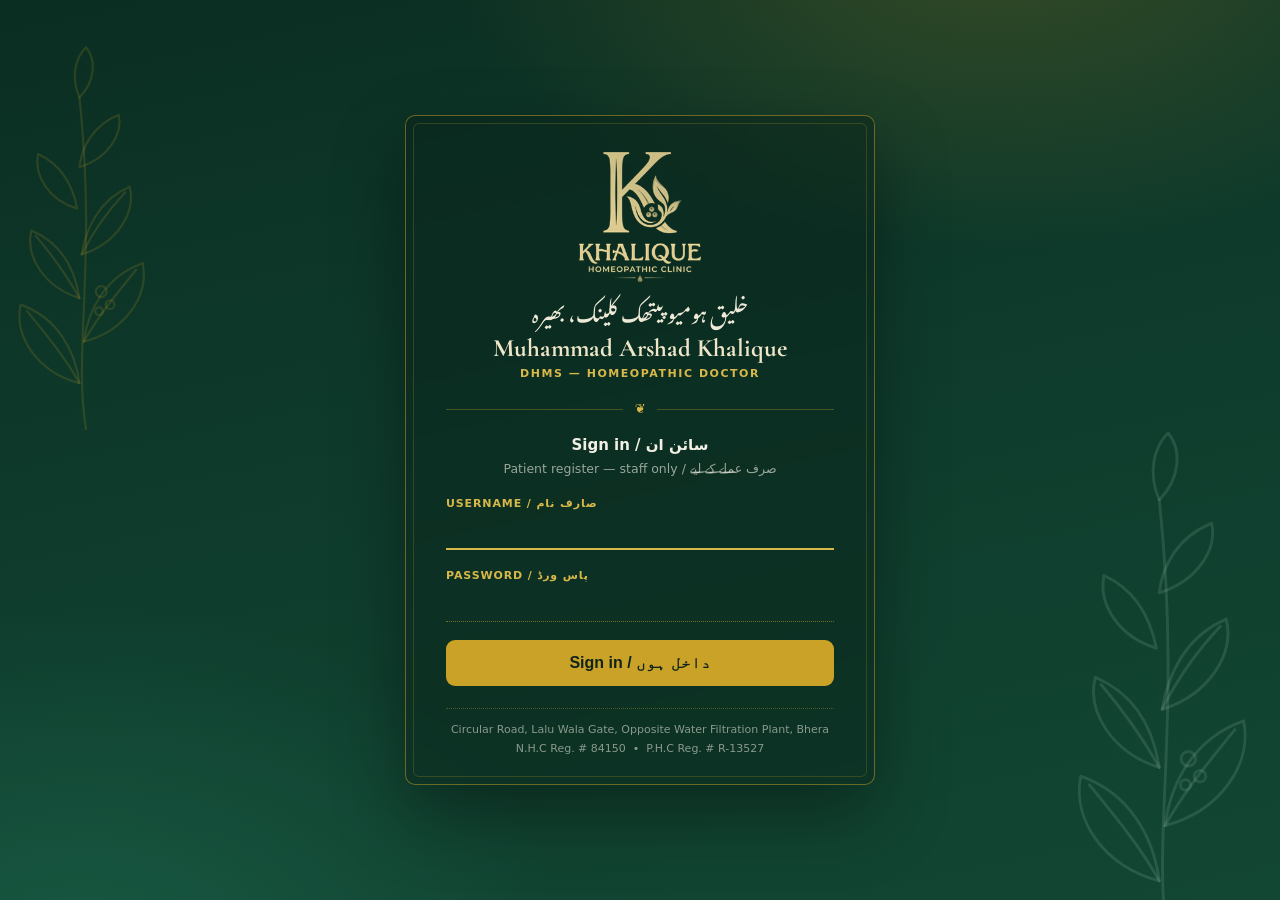
==== commit 073038e9: "Remove the records-storage hint from the webapp sign-in Co-Authored-By: Claude Fable 5 <noreply@anth" ====
--- a/webapp/Index.html
+++ b/webapp/Index.html
@@ -443,8 +443,6 @@
       <input id="lgPass" type="password" autocomplete="current-password">
 
       <button id="lgBtn">Sign in / داخل ہوں</button>
-
-      <div class="hint">Records are stored in the clinic's own Google account.</div>
     </div>
 
     <div class="sheet-foot">
